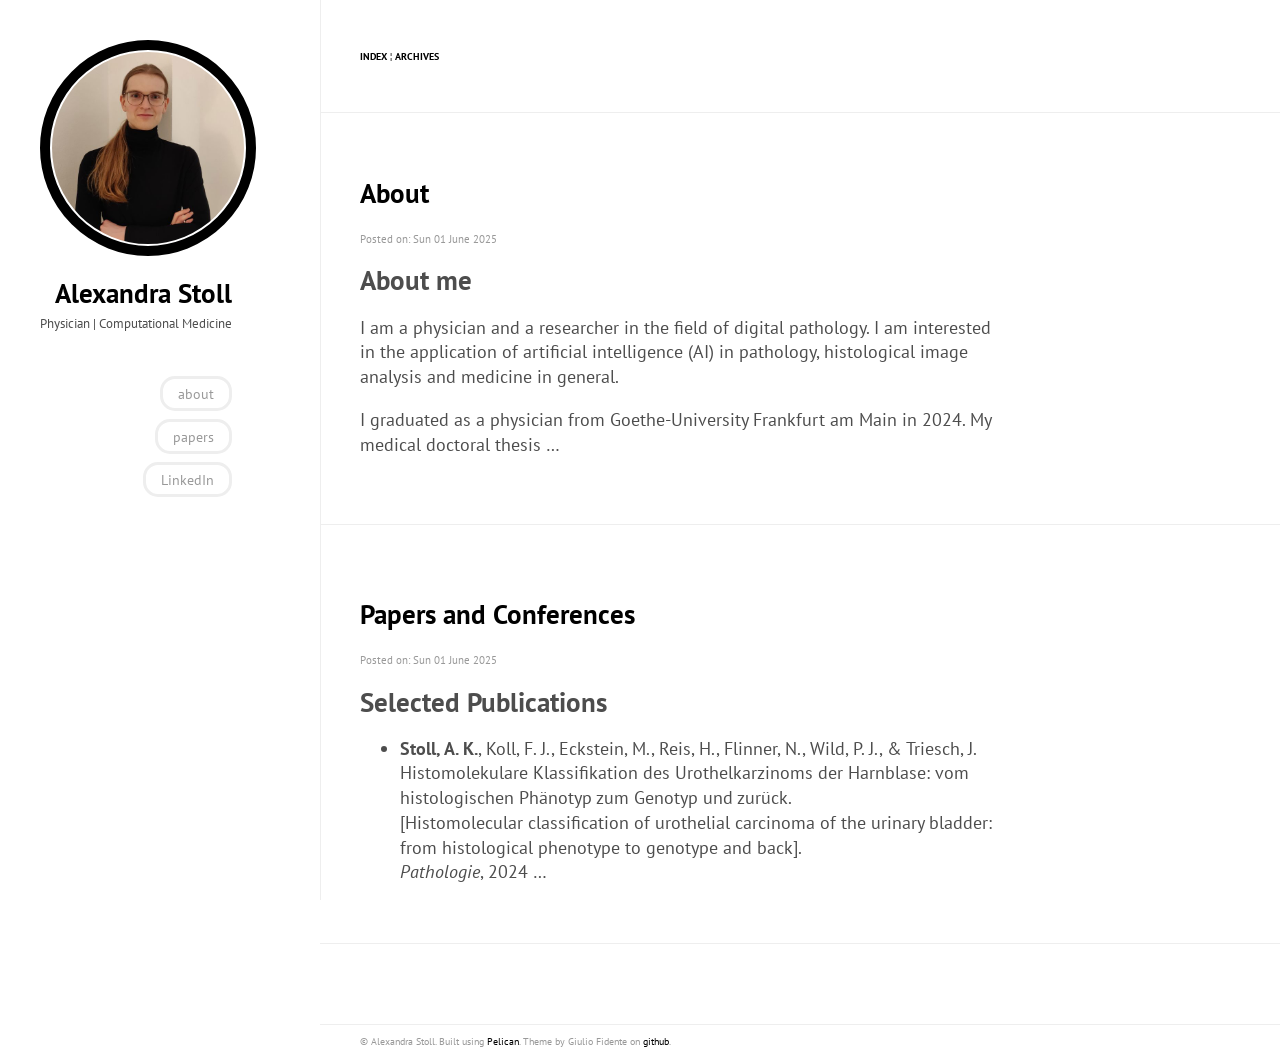
==== index.html @ 5b8cc7be "Deploy Pelican site" ====
<!DOCTYPE html>
<html lang="en">

<head>
  <!-- ## for client-side less
  <link rel="stylesheet/less" type="text/css" href="./theme/css/style.less">
  <script src="http://cdnjs.cloudflare.com/ajax/libs/less.js/1.7.3/less.min.js" type="text/javascript"></script>
  -->
  <link rel="stylesheet" type="text/css" href="./theme/css/style.css">
  <link rel="stylesheet" type="text/css" href="./theme/css/pygments.css">
  <link rel="stylesheet" type="text/css" href="//fonts.googleapis.com/css?family=PT+Sans|PT+Serif|PT+Mono">

  <meta charset="utf-8" />
  <meta name="viewport" content="width=device-width, initial-scale=1.0">
  <meta name="author" content="Alexandra Stoll">
  <meta name="description" content="Posts and writings by Alexandra Stoll">



  <title>
    Alexandra Stoll
  </title>

</head>

<body>
  <aside>
    <div id="user_meta">
      <a href=".">
        <img src="/images/my_image.jpg" alt="logo" class="round-img">
      </a>
      <h2><a href=".">Alexandra Stoll</a></h2>
      <p>Physician | Computational Medicine</p>
      <ul>
        <li><a href="/about.html" target="_blank">about</a></li>
        <li><a href="/papers.html" target="_blank">papers</a></li>
        <li><a href="https://www.linkedin.com/in/alexandra-stoll-569a1498/" target="_blank">LinkedIn</a></li>
      </ul>
    </div>
  </aside>

  <main>
    <header>
      <p>
      <a href=".">Index</a> &brvbar; <a href="./archives.html">Archives</a>
      </p>
    </header>

<article>
  <div class="article_title">
    <h1><a href="./About.html">About</a></h1>
  </div>
  <div class="article_meta">
    <p>Posted on: Sun 01 June 2025</p>
  </div>
  <div class="article_text">
    <h2>About me</h2>
<p>I am a physician and a researcher in the field of digital pathology. I am interested in the application of artificial intelligence (AI) in pathology, histological image analysis and medicine in general.</p>
<p>I graduated as a physician from Goethe-University Frankfurt am Main in 2024.
My medical doctoral thesis …</p>
  </div>
</article>
<hr />
<article>
  <div class="article_title">
    <h1><a href="./papers.html">Papers and Conferences</a></h1>
  </div>
  <div class="article_meta">
    <p>Posted on: Sun 01 June 2025</p>
  </div>
  <div class="article_text">
    <h2>Selected Publications</h2>
<ul>
<li>
<p><strong>Stoll, A. K.</strong>, Koll, F. J., Eckstein, M., Reis, H., Flinner, N., Wild, P. J., &amp; Triesch, J. <br>
  Histomolekulare Klassifikation des Urothelkarzinoms der Harnblase: vom histologischen Phänotyp zum Genotyp und zurück.<br>
  [Histomolecular classification of urothelial carcinoma of the urinary bladder: from histological phenotype to genotype and back].<br>
<em>Pathologie</em>, 2024 …</p></li></ul>
  </div>
</article>

<footer>
<div id="paginator">

</div>
</footer>

    <div id="ending_message">
      <p>&copy; Alexandra Stoll. Built using <a href="http://getpelican.com" target="_blank">Pelican</a>. Theme by Giulio Fidente on <a href="https://github.com/gfidente/pelican-svbhack" target="_blank">github</a>. </p>
    </div>
  </main>
</body>
</html>
---- theme/css/style.css ----
body {
  margin: 0;
  padding: 0;
  background-color: #ffffff;
  color: #4d4d4d;
  font-family: 'PT Sans', sans-serif;
  font-size: 18px;
}
a {
  color: #000000;
  text-decoration: none;
}
hr {
  color: #eeeeee;
  background-color: #eeeeee;
  height: 1px;
  border: none;
}
img {
  max-width: 100%;
}
table {
  border-collapse: collapse;
}
th,
td {
  padding: 4px;
  border-width: thin;
  border-style: solid;
}
.round-img {
  border-radius: 50%;
  padding: 2px;
  border: 10px solid;
}
aside div#user_meta {
  padding: 40px;
  text-align: center;
}
aside div#user_meta h2 {
  margin: 15px 0 5px 0;
}
aside div#user_meta p {
  margin: 0 0 15px 0;
  font-size: .8rem;
}
aside div#user_meta ul {
  margin: 40px 0 0 0;
  padding-left: 0;
  font-size: .9rem;
  list-style-type: none;
}
aside div#user_meta ul li {
  display: inline;
  line-height: 3em;
}
aside div#user_meta ul li a {
  padding: 5px 15px 5px 15px;
  border: 3px solid #eeeeee;
  border-radius: 15px;
  -moz-border-radius: 15px;
  -webkit-border-radius: 15px;
  color: #999999;
}
main header {
  padding: 40px;
  border-top: #eeeeee 1px solid;
  border-bottom: #eeeeee 1px solid;
}
main header p {
  font-weight: bold;
  font-size: .6rem;
  text-transform: uppercase;
}
main article {
  max-width: 640px;
  padding: 40px;
}
main article div.article_text {
  line-height: 1.375em;
}
main article div.article_text a {
  text-decoration: underline;
}
main article div.article_text code {
  margin: 2px;
  padding: 0;
  color: #000000;
  font-size: .8rem;
  font-family: 'PT Mono', monospace;
  background: #eeeeee;
}
main article div.article_text pre {
  margin: 22px 2px 22px 2px;
  padding: 2px;
  color: #000000;
  border-left: 3px solid #0e94ec;
  font-size: .8rem;
  font-family: 'PT Mono', monospace;
  background: #eeeeee;
  line-height: 1.125em;
  overflow-x: auto;
}
main article div.article_text blockquote {
  margin: 22px 2px 22px 2px;
  padding-left: 40px;
  color: #999999;
  font-style: italic;
}
main article div.article_text div.quoteblock {
  border-left: 5px solid #eeeeee;
  color: #999999;
  margin-bottom: 1.5em;
  margin-left: 1em;
  margin-right: 10%;
  margin-top: 1em;
  padding-left: 1em;
}
main article div.article_text div.quoteblock > div.attribution {
  padding-top: 0.5em;
  text-align: right;
}
main article div.article_text div.imageblock {
  margin: 5px;
  border: 1px solid #eeeeee;
  padding: 5px;
}
main article div.article_text figure {
  margin: 5px;
  border: 1px solid #eeeeee;
  padding: 5px;
}
main article div.article_text figcaption {
  text-align: center;
}
main article div.article_text h1 a.headerlink,
main article div.article_text h2 a.headerlink,
main article div.article_text h3 a.headerlink,
main article div.article_text h4 a.headerlink {
  visibility: hidden;
}
main article div.article_text h1:hover a.headerlink,
main article div.article_text h2:hover a.headerlink,
main article div.article_text h3:hover a.headerlink,
main article div.article_text h4:hover a.headerlink {
  visibility: visible;
}
main article div.gist {
  line-height: .875em;
}
main article div.article_meta, div.article_readtime {
  font-size: .7rem;
  color: #999999;
}
main footer {
  border-top: #eeeeee 1px solid;
  padding: 40px;
}
main footer a.button_accent {
  padding: 10px;
  border: 2px solid #0e94ec;
  border-radius: 20px;
  -moz-border-radius: 20px;
  -webkit-border-radius: 20px;
  text-transform: uppercase;
  color: #0e94ec;
  font-size: 1rem;
}
main footer a.button_accent:hover {
  color: #ffffff;
  background-color: #0e94ec;
}
main footer a.button_accent:active {
  color: #ffffff;
  background-color: #0e94ec;
}
main div#ending_message {
  border-top: #eeeeee 1px solid;
  padding: 0 40px 0 40px;
  color: #999999;
  font-size: .6rem;
}
@media screen and (min-width: 1024px) {
  aside {
    width: 25%;
    height: 100%;
    position: fixed;
    top: 0;
    left: 0;
    border-right: #eeeeee 1px solid;
  }
  aside h2 {
    margin: 10px 0 0 0;
  }
  aside div#user_meta {
    max-width: 192px;
    text-align: right;
  }
  aside div#user_meta ul li {
    display: block;
  }
  main {
    width: 75%;
    position: absolute;
    top: 0;
    left: 25%;
    overflow-x: hidden;
    overflow-y: hidden;
  }
  main article {
    max-width: 640px;
  }
  main header {
    border-top: 0;
  }
}
---- theme/css/pygments.css ----
.hll { background-color: #ffffcc }
.c { color: #408080; font-style: italic } /* Comment */
.err { border: 1px solid #FF0000 } /* Error */
.k { color: #008000; font-weight: bold } /* Keyword */
.o { color: #666666 } /* Operator */
.cm { color: #408080; font-style: italic } /* Comment.Multiline */
.cp { color: #BC7A00 } /* Comment.Preproc */
.c1 { color: #408080; font-style: italic } /* Comment.Single */
.cs { color: #408080; font-style: italic } /* Comment.Special */
.gd { color: #A00000 } /* Generic.Deleted */
.ge { font-style: italic } /* Generic.Emph */
.gr { color: #FF0000 } /* Generic.Error */
.gh { color: #000080; font-weight: bold } /* Generic.Heading */
.gi { color: #00A000 } /* Generic.Inserted */
.go { color: #888888 } /* Generic.Output */
.gp { color: #000080; font-weight: bold } /* Generic.Prompt */
.gs { font-weight: bold } /* Generic.Strong */
.gu { color: #800080; font-weight: bold } /* Generic.Subheading */
.gt { color: #0044DD } /* Generic.Traceback */
.kc { color: #008000; font-weight: bold } /* Keyword.Constant */
.kd { color: #008000; font-weight: bold } /* Keyword.Declaration */
.kn { color: #008000; font-weight: bold } /* Keyword.Namespace */
.kp { color: #008000 } /* Keyword.Pseudo */
.kr { color: #008000; font-weight: bold } /* Keyword.Reserved */
.kt { color: #B00040 } /* Keyword.Type */
.m { color: #666666 } /* Literal.Number */
.s { color: #BA2121 } /* Literal.String */
.na { color: #7D9029 } /* Name.Attribute */
.nb { color: #008000 } /* Name.Builtin */
.nc { color: #0000FF; font-weight: bold } /* Name.Class */
.no { color: #880000 } /* Name.Constant */
.nd { color: #AA22FF } /* Name.Decorator */
.ni { color: #999999; font-weight: bold } /* Name.Entity */
.ne { color: #D2413A; font-weight: bold } /* Name.Exception */
.nf { color: #0000FF } /* Name.Function */
.nl { color: #A0A000 } /* Name.Label */
.nn { color: #0000FF; font-weight: bold } /* Name.Namespace */
.nt { color: #008000; font-weight: bold } /* Name.Tag */
.nv { color: #19177C } /* Name.Variable */
.ow { color: #AA22FF; font-weight: bold } /* Operator.Word */
.w { color: #bbbbbb } /* Text.Whitespace */
.mf { color: #666666 } /* Literal.Number.Float */
.mh { color: #666666 } /* Literal.Number.Hex */
.mi { color: #666666 } /* Literal.Number.Integer */
.mo { color: #666666 } /* Literal.Number.Oct */
.sb { color: #BA2121 } /* Literal.String.Backtick */
.sc { color: #BA2121 } /* Literal.String.Char */
.sd { color: #BA2121; font-style: italic } /* Literal.String.Doc */
.s2 { color: #BA2121 } /* Literal.String.Double */
.se { color: #BB6622; font-weight: bold } /* Literal.String.Escape */
.sh { color: #BA2121 } /* Literal.String.Heredoc */
.si { color: #BB6688; font-weight: bold } /* Literal.String.Interpol */
.sx { color: #008000 } /* Literal.String.Other */
.sr { color: #BB6688 } /* Literal.String.Regex */
.s1 { color: #BA2121 } /* Literal.String.Single */
.ss { color: #19177C } /* Literal.String.Symbol */
.bp { color: #008000 } /* Name.Builtin.Pseudo */
.vc { color: #19177C } /* Name.Variable.Class */
.vg { color: #19177C } /* Name.Variable.Global */
.vi { color: #19177C } /* Name.Variable.Instance */
.il { color: #666666 } /* Literal.Number.Integer.Long */
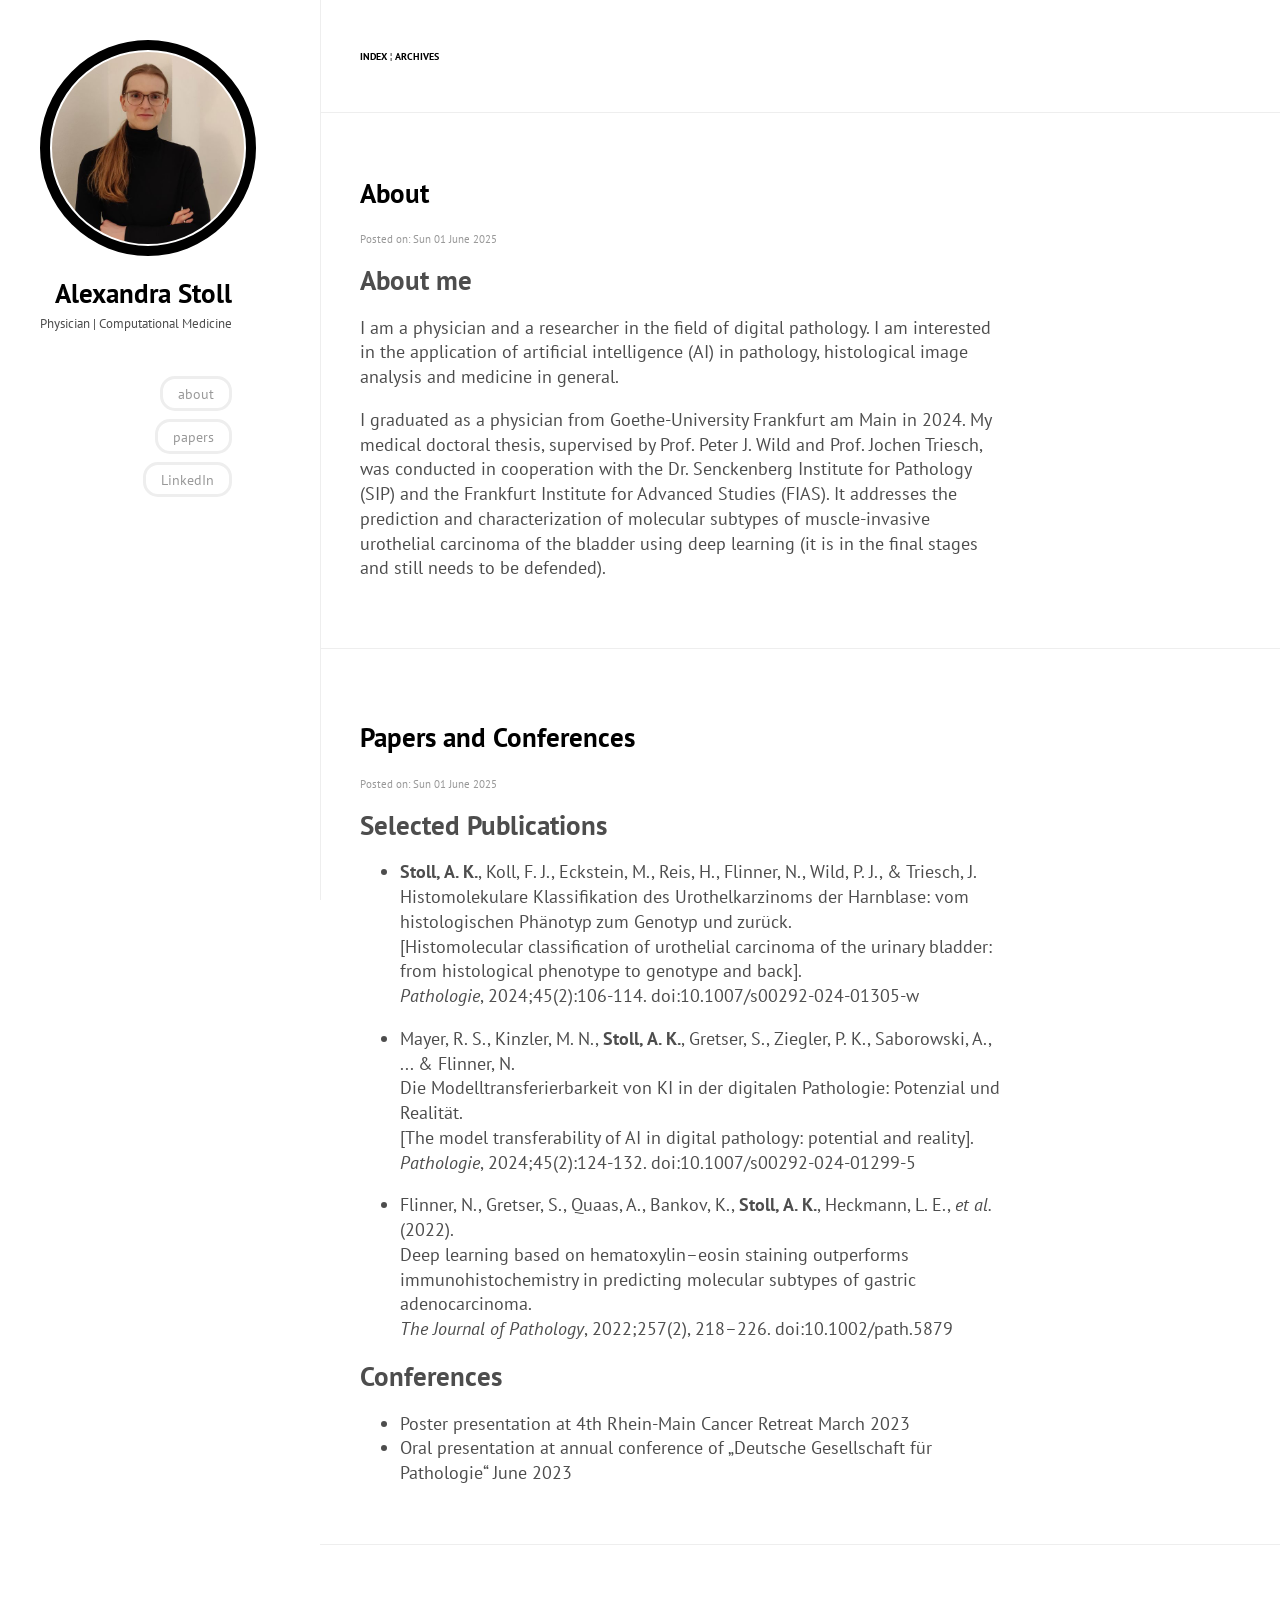
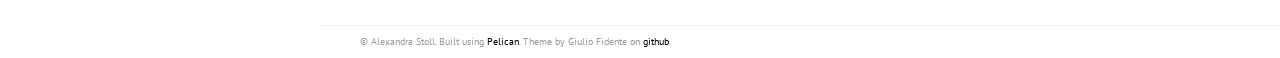
==== commit b313bb70: "Update site" ====
--- a/index.html
+++ b/index.html
@@ -27,7 +27,7 @@
   <aside>
     <div id="user_meta">
       <a href=".">
-        <img src="/images/my_image.jpg" alt="logo" class="round-img">
+        <img src="https://alexandrastoll.github.io/images/my_image.jpg" alt="logo" class="round-img">
       </a>
       <h2><a href=".">Alexandra Stoll</a></h2>
       <p>Physician | Computational Medicine</p>
@@ -57,7 +57,7 @@
     <h2>About me</h2>
 <p>I am a physician and a researcher in the field of digital pathology. I am interested in the application of artificial intelligence (AI) in pathology, histological image analysis and medicine in general.</p>
 <p>I graduated as a physician from Goethe-University Frankfurt am Main in 2024.
-My medical doctoral thesis …</p>
+My medical doctoral thesis, supervised by Prof. Peter J. Wild and Prof. Jochen Triesch, was conducted in cooperation with the Dr. Senckenberg Institute for Pathology (SIP) and the Frankfurt Institute for Advanced Studies (FIAS). It addresses the prediction and characterization of molecular subtypes of muscle-invasive urothelial carcinoma of the bladder using deep learning (it is in the final stages and still needs to be defended). </p>
   </div>
 </article>
 <hr />
@@ -75,7 +75,25 @@
 <p><strong>Stoll, A. K.</strong>, Koll, F. J., Eckstein, M., Reis, H., Flinner, N., Wild, P. J., &amp; Triesch, J. <br>
   Histomolekulare Klassifikation des Urothelkarzinoms der Harnblase: vom histologischen Phänotyp zum Genotyp und zurück.<br>
   [Histomolecular classification of urothelial carcinoma of the urinary bladder: from histological phenotype to genotype and back].<br>
-<em>Pathologie</em>, 2024 …</p></li></ul>
+<em>Pathologie</em>, 2024;45(2):106-114. doi:10.1007/s00292-024-01305-w </p>
+</li>
+<li>
+<p>Mayer, R. S., Kinzler, M. N., <strong>Stoll, A. K.</strong>, Gretser, S., Ziegler, P. K., Saborowski, A., ... &amp; Flinner, N.<br>
+  Die Modelltransferierbarkeit von KI in der digitalen Pathologie: Potenzial und Realität.<br>
+  [The model transferability of AI in digital pathology: potential and reality].<br>
+<em>Pathologie</em>, 2024;45(2):124-132. doi:10.1007/s00292-024-01299-5</p>
+</li>
+<li>
+<p>Flinner, N., Gretser, S., Quaas, A., Bankov, K., <strong>Stoll, A. K.</strong>, Heckmann, L. E., <em>et al.</em> (2022).<br>
+  Deep learning based on hematoxylin–eosin staining outperforms immunohistochemistry in predicting molecular subtypes of gastric adenocarcinoma.<br>
+<em>The Journal of Pathology</em>, 2022;257(2), 218–226. doi:10.1002/path.5879</p>
+</li>
+</ul>
+<h2>Conferences</h2>
+<ul>
+<li>Poster presentation at 4th Rhein-Main Cancer Retreat March 2023</li>
+<li>Oral presentation at annual conference of „Deutsche Gesellschaft für Pathologie“ June 2023</li>
+</ul>
   </div>
 </article>
 
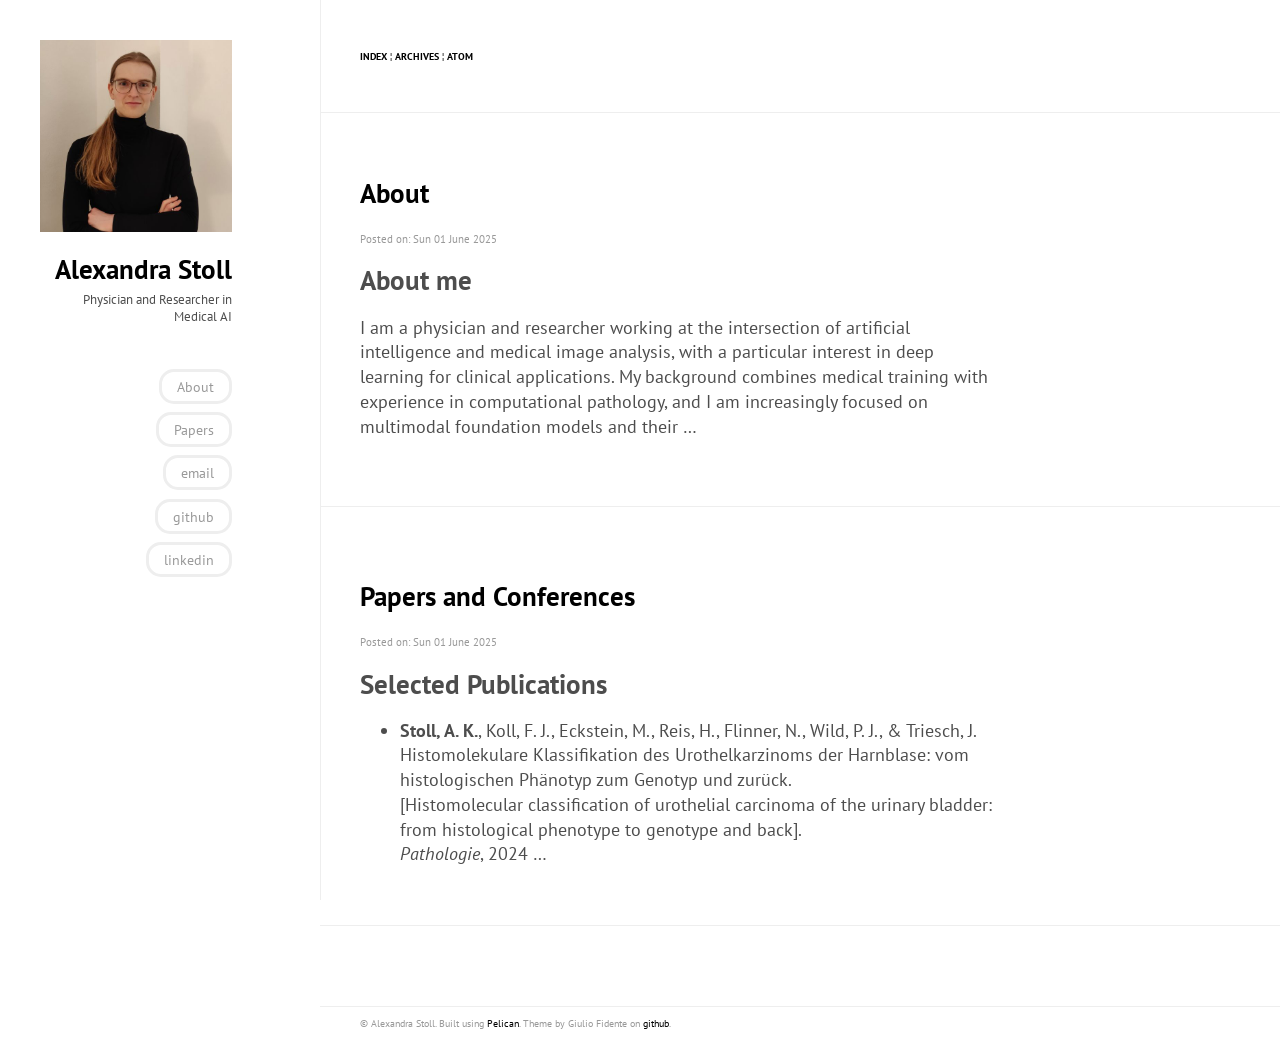
==== commit a9e7a017: "Deploy Pelican site" ====
--- a/index.html
+++ b/index.html
@@ -3,11 +3,11 @@
 
 <head>
   <!-- ## for client-side less
-  <link rel="stylesheet/less" type="text/css" href="./theme/css/style.less">
+  <link rel="stylesheet/less" type="text/css" href="https://alexandrastoll.github.io/theme/css/style.less">
   <script src="http://cdnjs.cloudflare.com/ajax/libs/less.js/1.7.3/less.min.js" type="text/javascript"></script>
   -->
-  <link rel="stylesheet" type="text/css" href="./theme/css/style.css">
-  <link rel="stylesheet" type="text/css" href="./theme/css/pygments.css">
+  <link rel="stylesheet" type="text/css" href="https://alexandrastoll.github.io/theme/css/style.css">
+  <link rel="stylesheet" type="text/css" href="https://alexandrastoll.github.io/theme/css/pygments.css">
   <link rel="stylesheet" type="text/css" href="//fonts.googleapis.com/css?family=PT+Sans|PT+Serif|PT+Mono">
 
   <meta charset="utf-8" />
@@ -15,6 +15,7 @@
   <meta name="author" content="Alexandra Stoll">
   <meta name="description" content="Posts and writings by Alexandra Stoll">
 
+  <link href="https://alexandrastoll.github.io/feeds/all.atom.xml" type="application/atom+xml" rel="alternate" title="Alexandra Stoll Atom" />
 
 
   <title>
@@ -26,15 +27,17 @@
 <body>
   <aside>
     <div id="user_meta">
-      <a href=".">
-        <img src="https://alexandrastoll.github.io/images/my_image.jpg" alt="logo" class="round-img">
+      <a href="https://alexandrastoll.github.io">
+        <img src="/images/my_image.jpg" alt="logo">
       </a>
-      <h2><a href=".">Alexandra Stoll</a></h2>
-      <p>Physician | Computational Medicine</p>
+      <h2><a href="https://alexandrastoll.github.io">Alexandra Stoll</a></h2>
+      <p>Physician and Researcher in Medical AI</p>
       <ul>
-        <li><a href="/about.html" target="_blank">about</a></li>
-        <li><a href="/papers.html" target="_blank">papers</a></li>
-        <li><a href="https://www.linkedin.com/in/alexandra-stoll-569a1498/" target="_blank">LinkedIn</a></li>
+        <li><a href="/about.html">About</a></li>
+        <li><a href="/papers.html">Papers</a></li>
+        <li><a href="mailto:alex.stoll93@gmail.com" target="_blank">email</a></li>
+        <li><a href="https://github.com/alexandrastoll" target="_blank">github</a></li>
+        <li><a href="https://www.linkedin.com/in/alexandra-stoll-569a1498" target="_blank">linkedin</a></li>
       </ul>
     </div>
   </aside>
@@ -42,28 +45,27 @@
   <main>
     <header>
       <p>
-      <a href=".">Index</a> &brvbar; <a href="./archives.html">Archives</a>
+      <a href="https://alexandrastoll.github.io">Index</a> &brvbar; <a href="https://alexandrastoll.github.io/archives.html">Archives</a>
+      &brvbar; <a href="https://alexandrastoll.github.io/feeds/all.atom.xml">Atom</a>
       </p>
     </header>
 
 <article>
   <div class="article_title">
-    <h1><a href="./About.html">About</a></h1>
+    <h1><a href="https://alexandrastoll.github.io/posts/2025/06/01/About/">About</a></h1>
   </div>
   <div class="article_meta">
     <p>Posted on: Sun 01 June 2025</p>
   </div>
   <div class="article_text">
     <h2>About me</h2>
-<p>I am a physician and a researcher in the field of digital pathology. I am interested in the application of artificial intelligence (AI) in pathology, histological image analysis and medicine in general.</p>
-<p>I graduated as a physician from Goethe-University Frankfurt am Main in 2024.
-My medical doctoral thesis, supervised by Prof. Peter J. Wild and Prof. Jochen Triesch, was conducted in cooperation with the Dr. Senckenberg Institute for Pathology (SIP) and the Frankfurt Institute for Advanced Studies (FIAS). It addresses the prediction and characterization of molecular subtypes of muscle-invasive urothelial carcinoma of the bladder using deep learning (it is in the final stages and still needs to be defended). </p>
+<p>I am a physician and researcher working at the intersection of artificial intelligence and medical image analysis, with a particular interest in deep learning for clinical applications. My background combines medical training with experience in computational pathology, and I am increasingly focused on multimodal foundation models and their …</p>
   </div>
 </article>
 <hr />
 <article>
   <div class="article_title">
-    <h1><a href="./papers.html">Papers and Conferences</a></h1>
+    <h1><a href="https://alexandrastoll.github.io/posts/2025/06/01/papers/">Papers and Conferences</a></h1>
   </div>
   <div class="article_meta">
     <p>Posted on: Sun 01 June 2025</p>
@@ -75,25 +77,7 @@
 <p><strong>Stoll, A. K.</strong>, Koll, F. J., Eckstein, M., Reis, H., Flinner, N., Wild, P. J., &amp; Triesch, J. <br>
   Histomolekulare Klassifikation des Urothelkarzinoms der Harnblase: vom histologischen Phänotyp zum Genotyp und zurück.<br>
   [Histomolecular classification of urothelial carcinoma of the urinary bladder: from histological phenotype to genotype and back].<br>
-<em>Pathologie</em>, 2024;45(2):106-114. doi:10.1007/s00292-024-01305-w </p>
-</li>
-<li>
-<p>Mayer, R. S., Kinzler, M. N., <strong>Stoll, A. K.</strong>, Gretser, S., Ziegler, P. K., Saborowski, A., ... &amp; Flinner, N.<br>
-  Die Modelltransferierbarkeit von KI in der digitalen Pathologie: Potenzial und Realität.<br>
-  [The model transferability of AI in digital pathology: potential and reality].<br>
-<em>Pathologie</em>, 2024;45(2):124-132. doi:10.1007/s00292-024-01299-5</p>
-</li>
-<li>
-<p>Flinner, N., Gretser, S., Quaas, A., Bankov, K., <strong>Stoll, A. K.</strong>, Heckmann, L. E., <em>et al.</em> (2022).<br>
-  Deep learning based on hematoxylin–eosin staining outperforms immunohistochemistry in predicting molecular subtypes of gastric adenocarcinoma.<br>
-<em>The Journal of Pathology</em>, 2022;257(2), 218–226. doi:10.1002/path.5879</p>
-</li>
-</ul>
-<h2>Conferences</h2>
-<ul>
-<li>Poster presentation at 4th Rhein-Main Cancer Retreat March 2023</li>
-<li>Oral presentation at annual conference of „Deutsche Gesellschaft für Pathologie“ June 2023</li>
-</ul>
+<em>Pathologie</em>, 2024 …</p></li></ul>
   </div>
 </article>
 
